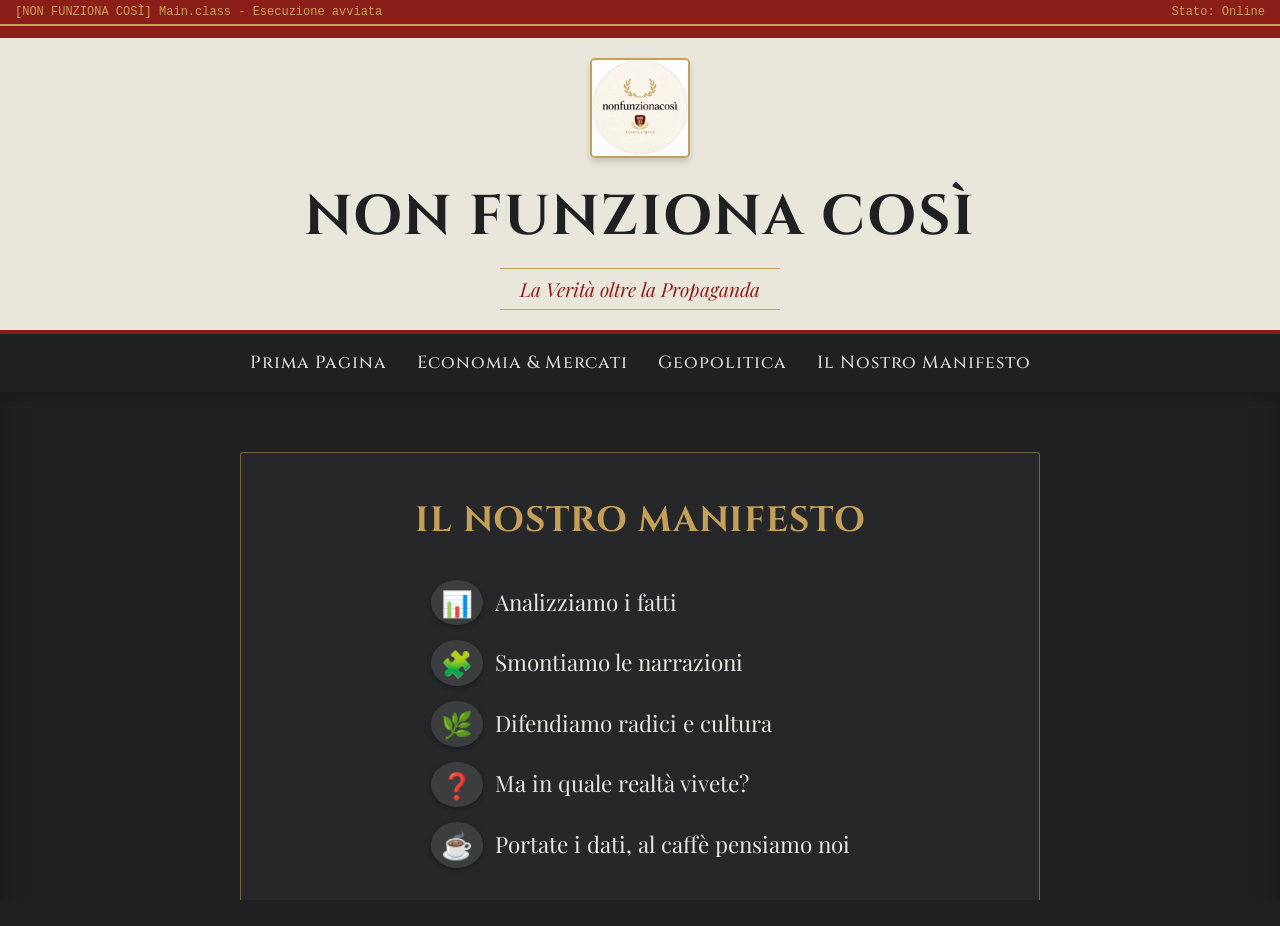
==== index.html @ 1107e639 "Prima pubblicazione - Non Funziona Così" ====
<!DOCTYPE html>
<html lang="it">
<head>
    <meta charset="UTF-8">
    <meta name="viewport" content="width=device-width, initial-scale=1.0">
    <title>Non Funziona Così</title>
    <style>
        /* Rimuoviamo i margini per far occupare all'iframe tutto lo schermo */
        html, body {
            margin: 0;
            padding: 0;
            width: 100%;
            height: 100%;
            overflow: hidden; /* Blocca lo scroll della finestra principale */
            background-color: #1F2022; /* Dark Slate in caso di caricamento */
        }
        
        /* L'iframe agirà come lo 'schermo' che carica e mostra i vari file */
        iframe {
            width: 100%;
            height: 100%;
            border: none; /* Nessun bordo, sembra un sito unico */
            display: block;
        }
        
        /* Una finta barra di sistema per far sembrare il file come un programma */
        .system-bar {
            background-color: #8B1E19; /* Roman Red */
            color: #C5A059; /* Imperial Gold */
            font-family: monospace;
            padding: 5px 15px;
            font-size: 12px;
            display: flex;
            justify-content: space-between;
            align-items: center;
            border-bottom: 2px solid #C5A059;
        }
    </style>
</head>
<body>
    
    <!-- Barra decorativa stile 'Terminale/Programma' -->
    <div class="system-bar">
        <span>[NON FUNZIONA COSÌ] Main.class - Esecuzione avviata</span>
        <span>Stato: Online</span>
    </div>

    <!-- Questo frame carica dinamicamente tutti i file (le 'classi') al suo interno -->
    <iframe src="pagine/home.html" name="main-frame" id="main-frame" title="Finestra di navigazione interna"></iframe>

</body>
</html>
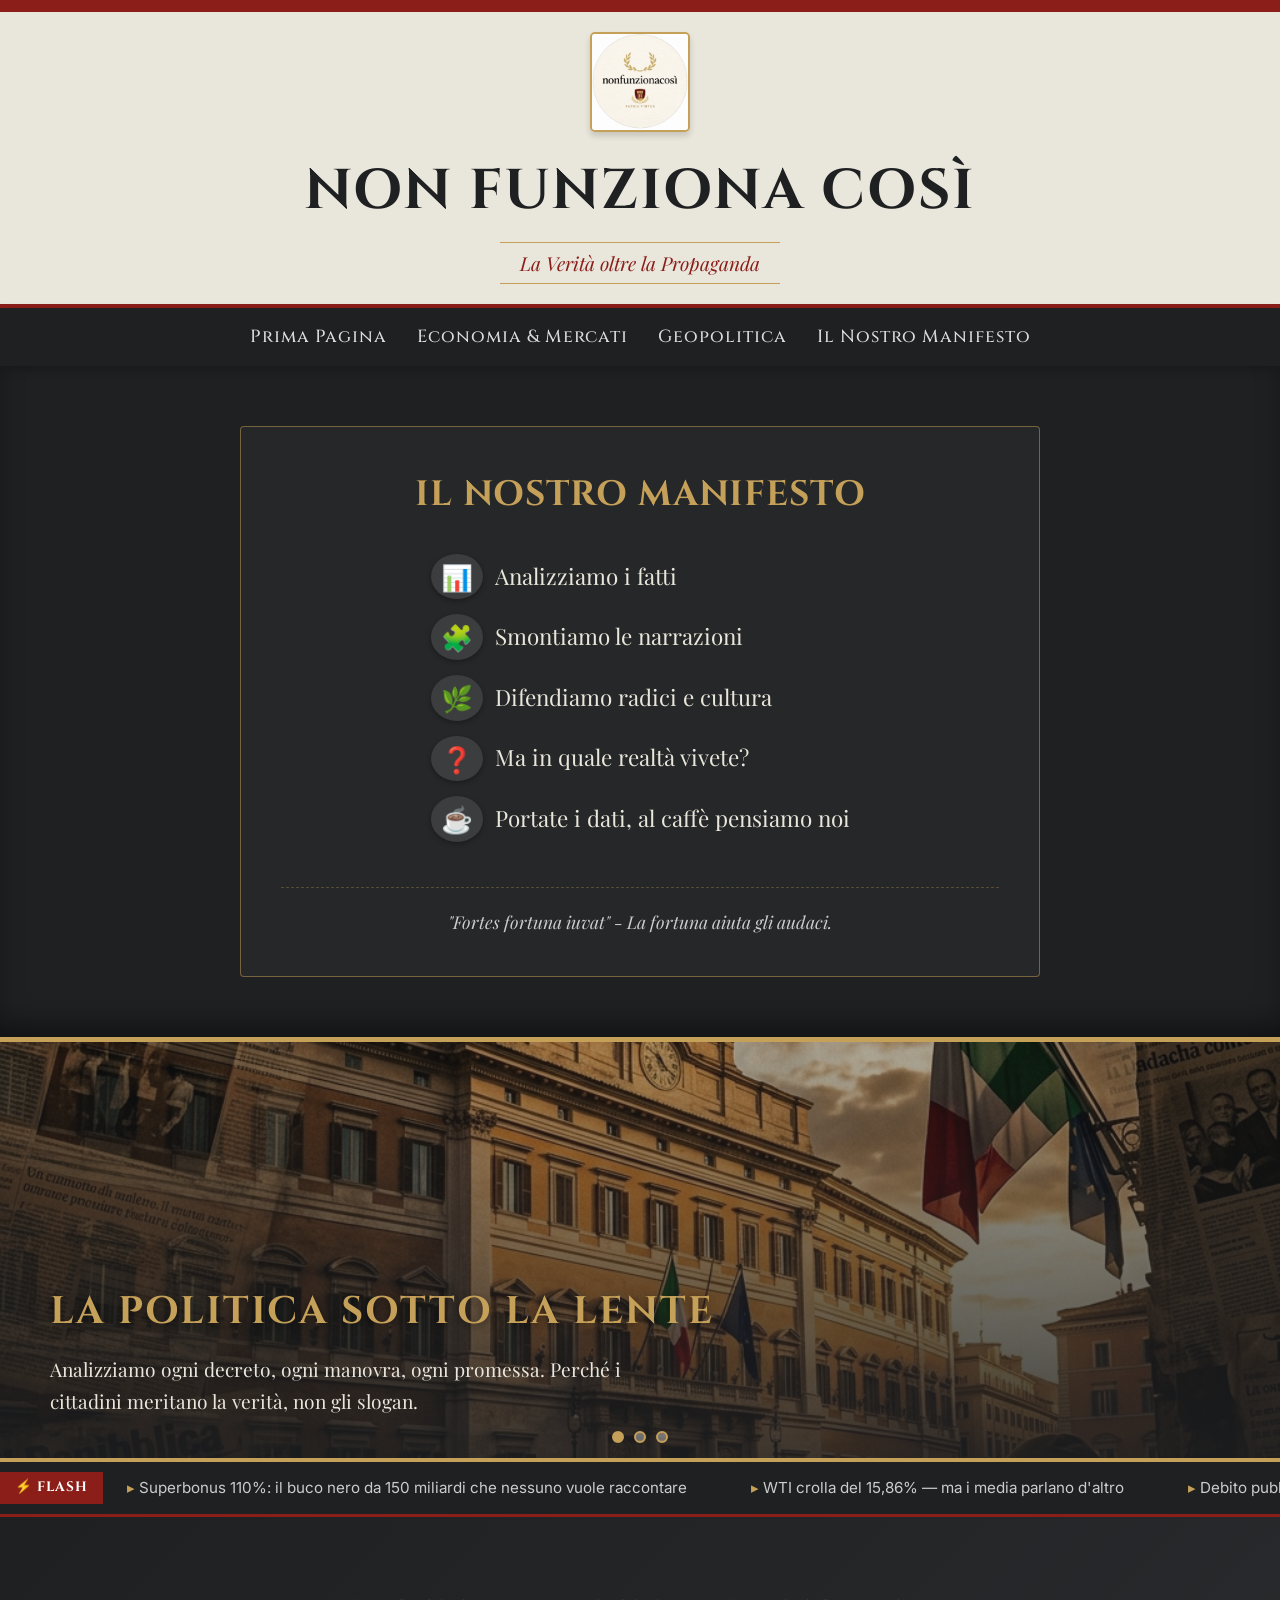
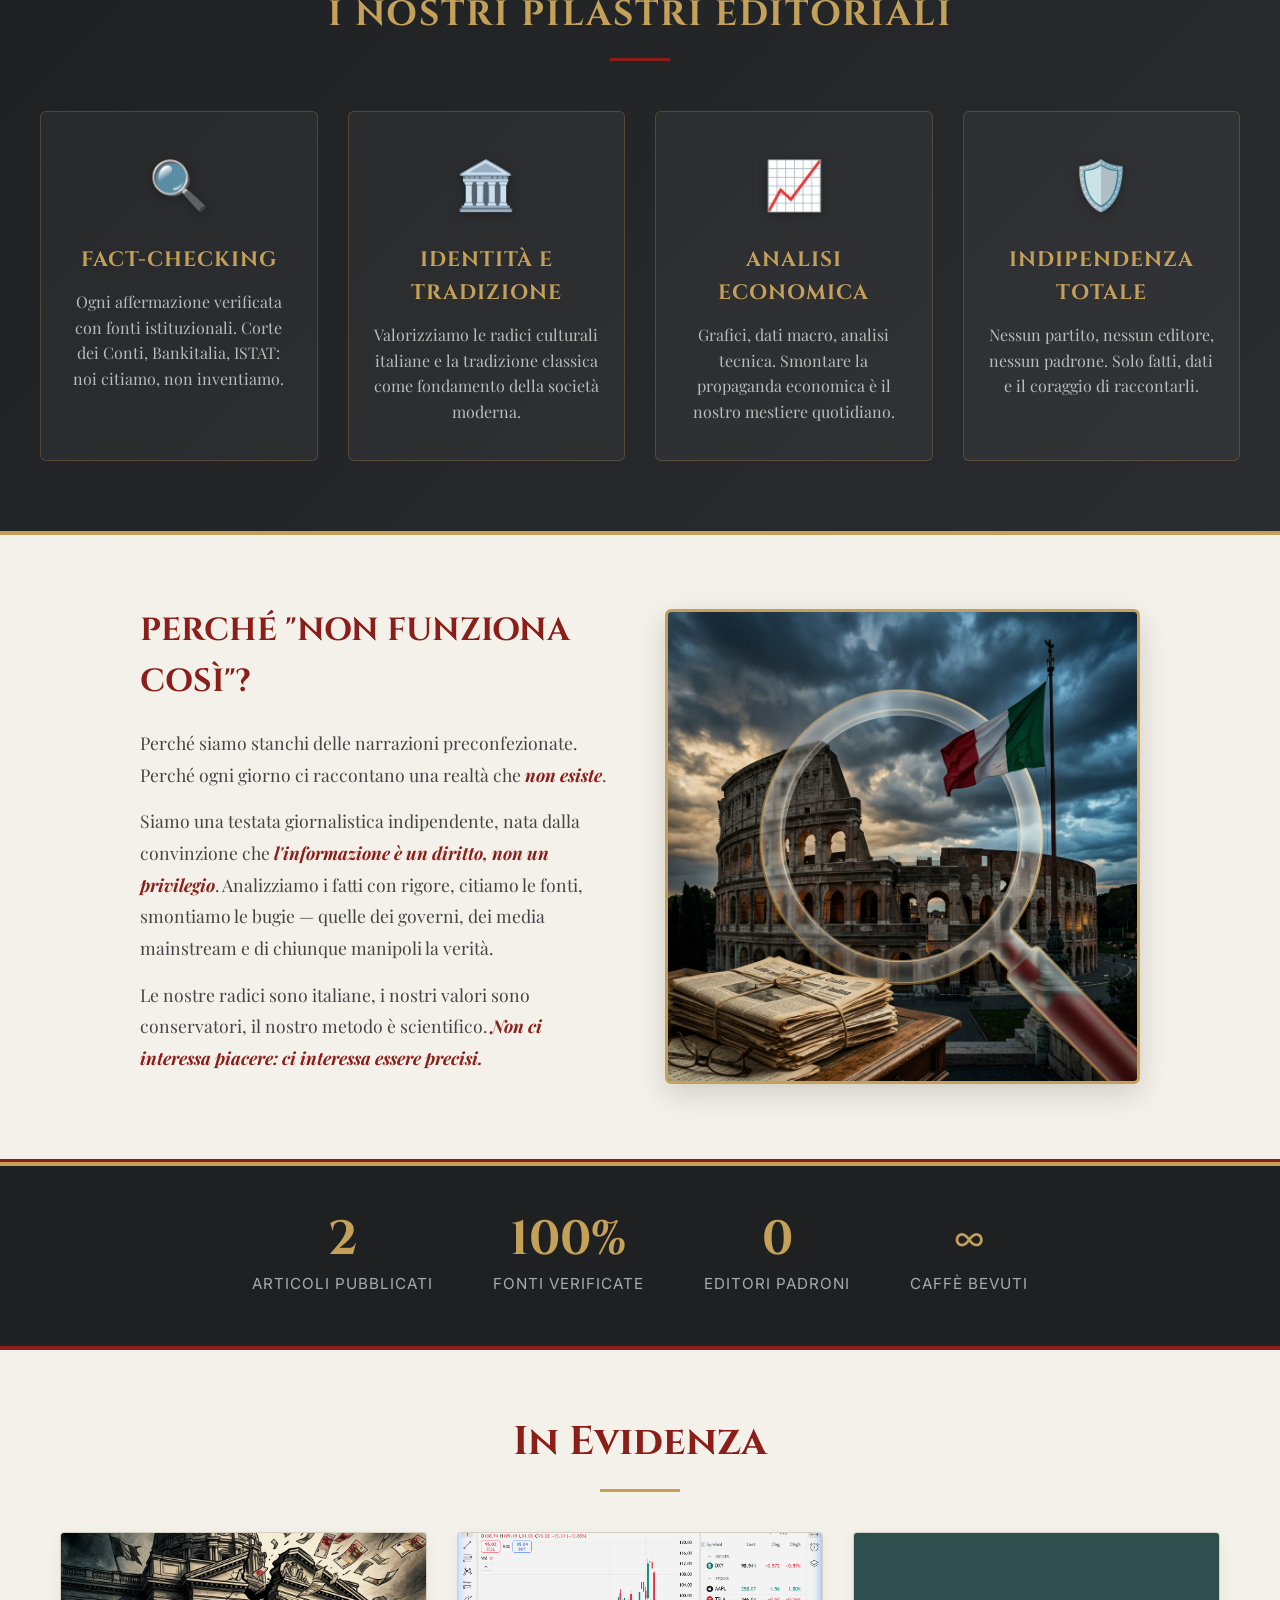
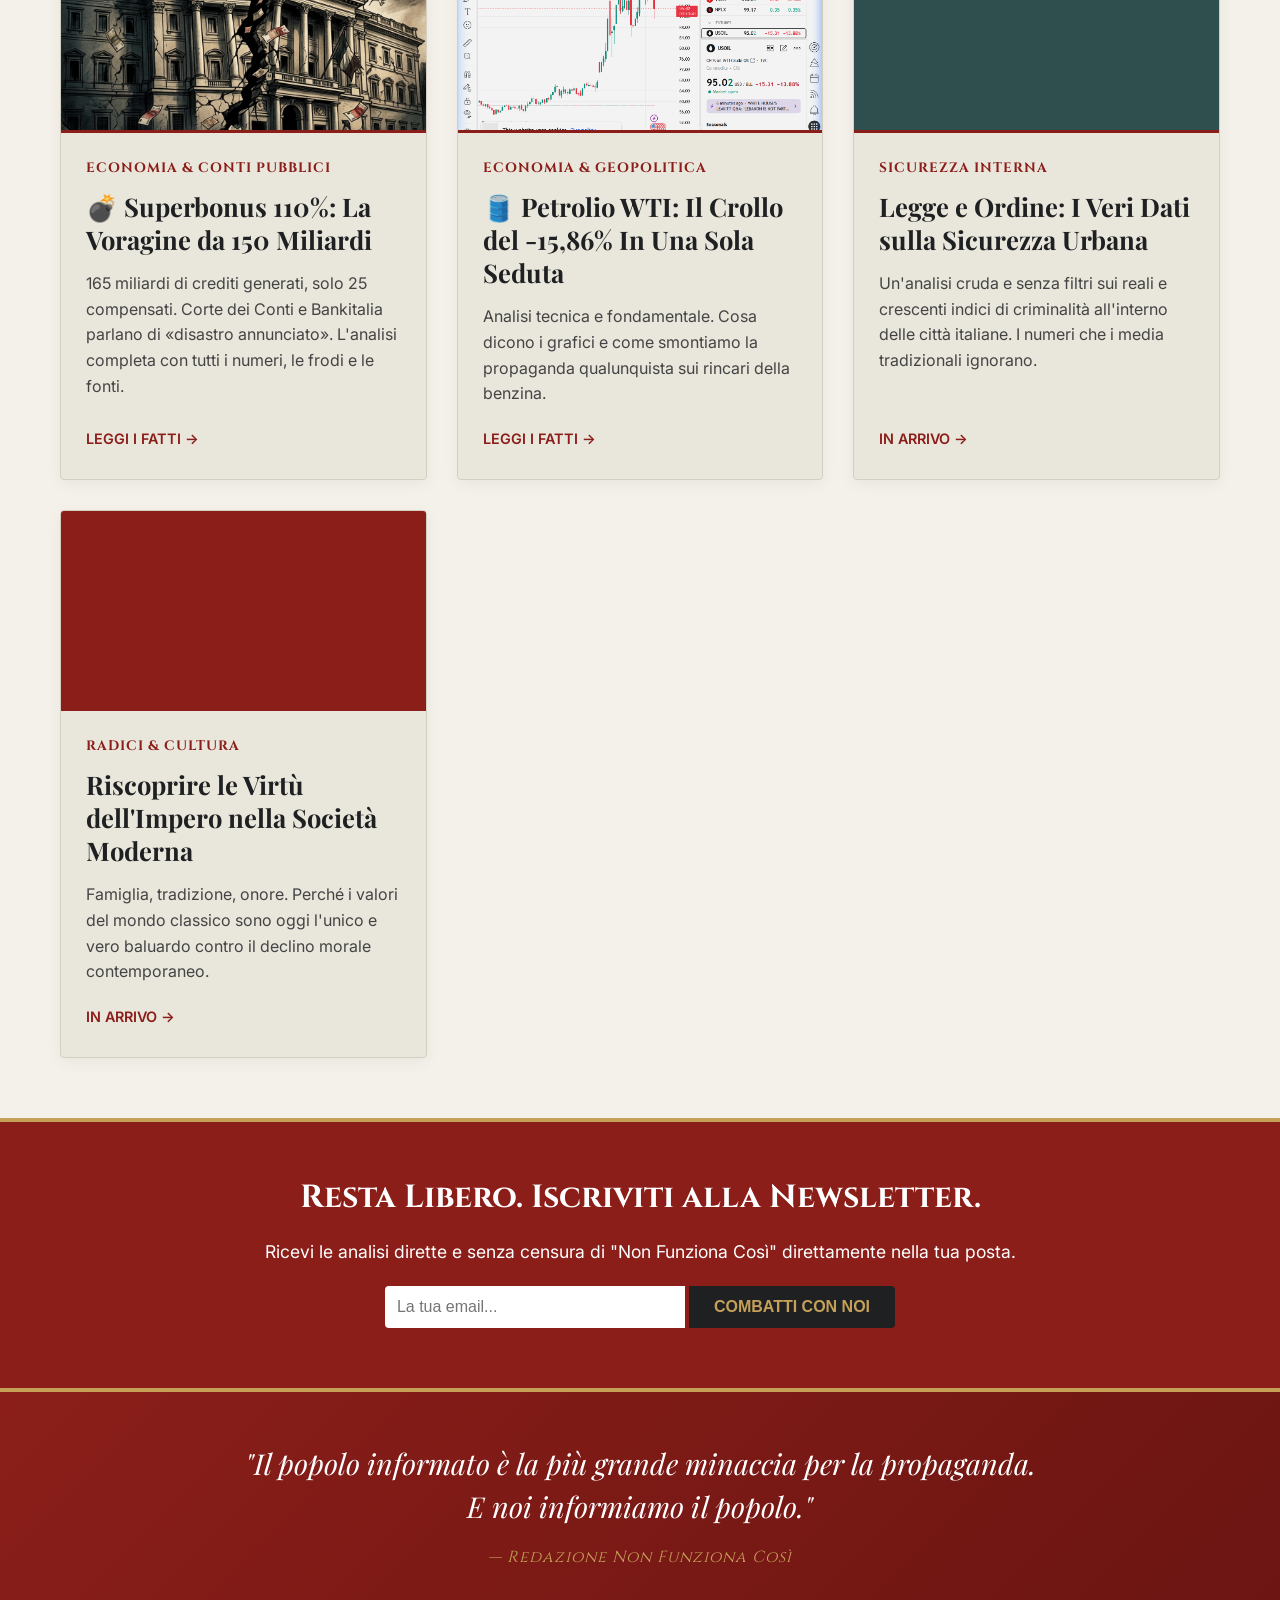
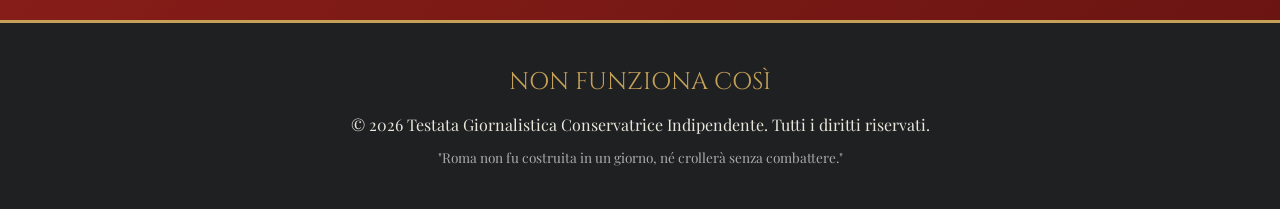
==== commit b3c8a58d: "bug fix link sito web" ====
--- a/index.html
+++ b/index.html
@@ -3,50 +3,15 @@
 <head>
     <meta charset="UTF-8">
     <meta name="viewport" content="width=device-width, initial-scale=1.0">
+    <meta name="google-site-verification" content="7B0S-crT_o89vOQX1IAslLJeo9CvdrEvWF2U3o9XGZM" />
     <title>Non Funziona Così</title>
-    <style>
-        /* Rimuoviamo i margini per far occupare all'iframe tutto lo schermo */
-        html, body {
-            margin: 0;
-            padding: 0;
-            width: 100%;
-            height: 100%;
-            overflow: hidden; /* Blocca lo scroll della finestra principale */
-            background-color: #1F2022; /* Dark Slate in caso di caricamento */
-        }
-        
-        /* L'iframe agirà come lo 'schermo' che carica e mostra i vari file */
-        iframe {
-            width: 100%;
-            height: 100%;
-            border: none; /* Nessun bordo, sembra un sito unico */
-            display: block;
-        }
-        
-        /* Una finta barra di sistema per far sembrare il file come un programma */
-        .system-bar {
-            background-color: #8B1E19; /* Roman Red */
-            color: #C5A059; /* Imperial Gold */
-            font-family: monospace;
-            padding: 5px 15px;
-            font-size: 12px;
-            display: flex;
-            justify-content: space-between;
-            align-items: center;
-            border-bottom: 2px solid #C5A059;
-        }
-    </style>
+    <!-- Reindirizzamento automatico alla vera home page -->
+    <meta http-equiv="refresh" content="0; url=pagine/home.html">
+    <script>
+        window.location.replace("pagine/home.html");
+    </script>
 </head>
-<body>
-    
-    <!-- Barra decorativa stile 'Terminale/Programma' -->
-    <div class="system-bar">
-        <span>[NON FUNZIONA COSÌ] Main.class - Esecuzione avviata</span>
-        <span>Stato: Online</span>
-    </div>
-
-    <!-- Questo frame carica dinamicamente tutti i file (le 'classi') al suo interno -->
-    <iframe src="pagine/home.html" name="main-frame" id="main-frame" title="Finestra di navigazione interna"></iframe>
-
+<body style="background-color: #1F2022; color: #f1f1f1; font-family: sans-serif; display: flex; justify-content: center; align-items: center; height: 100vh; margin: 0;">
+    <p>Reindirizzamento in corso...</p>
 </body>
 </html>
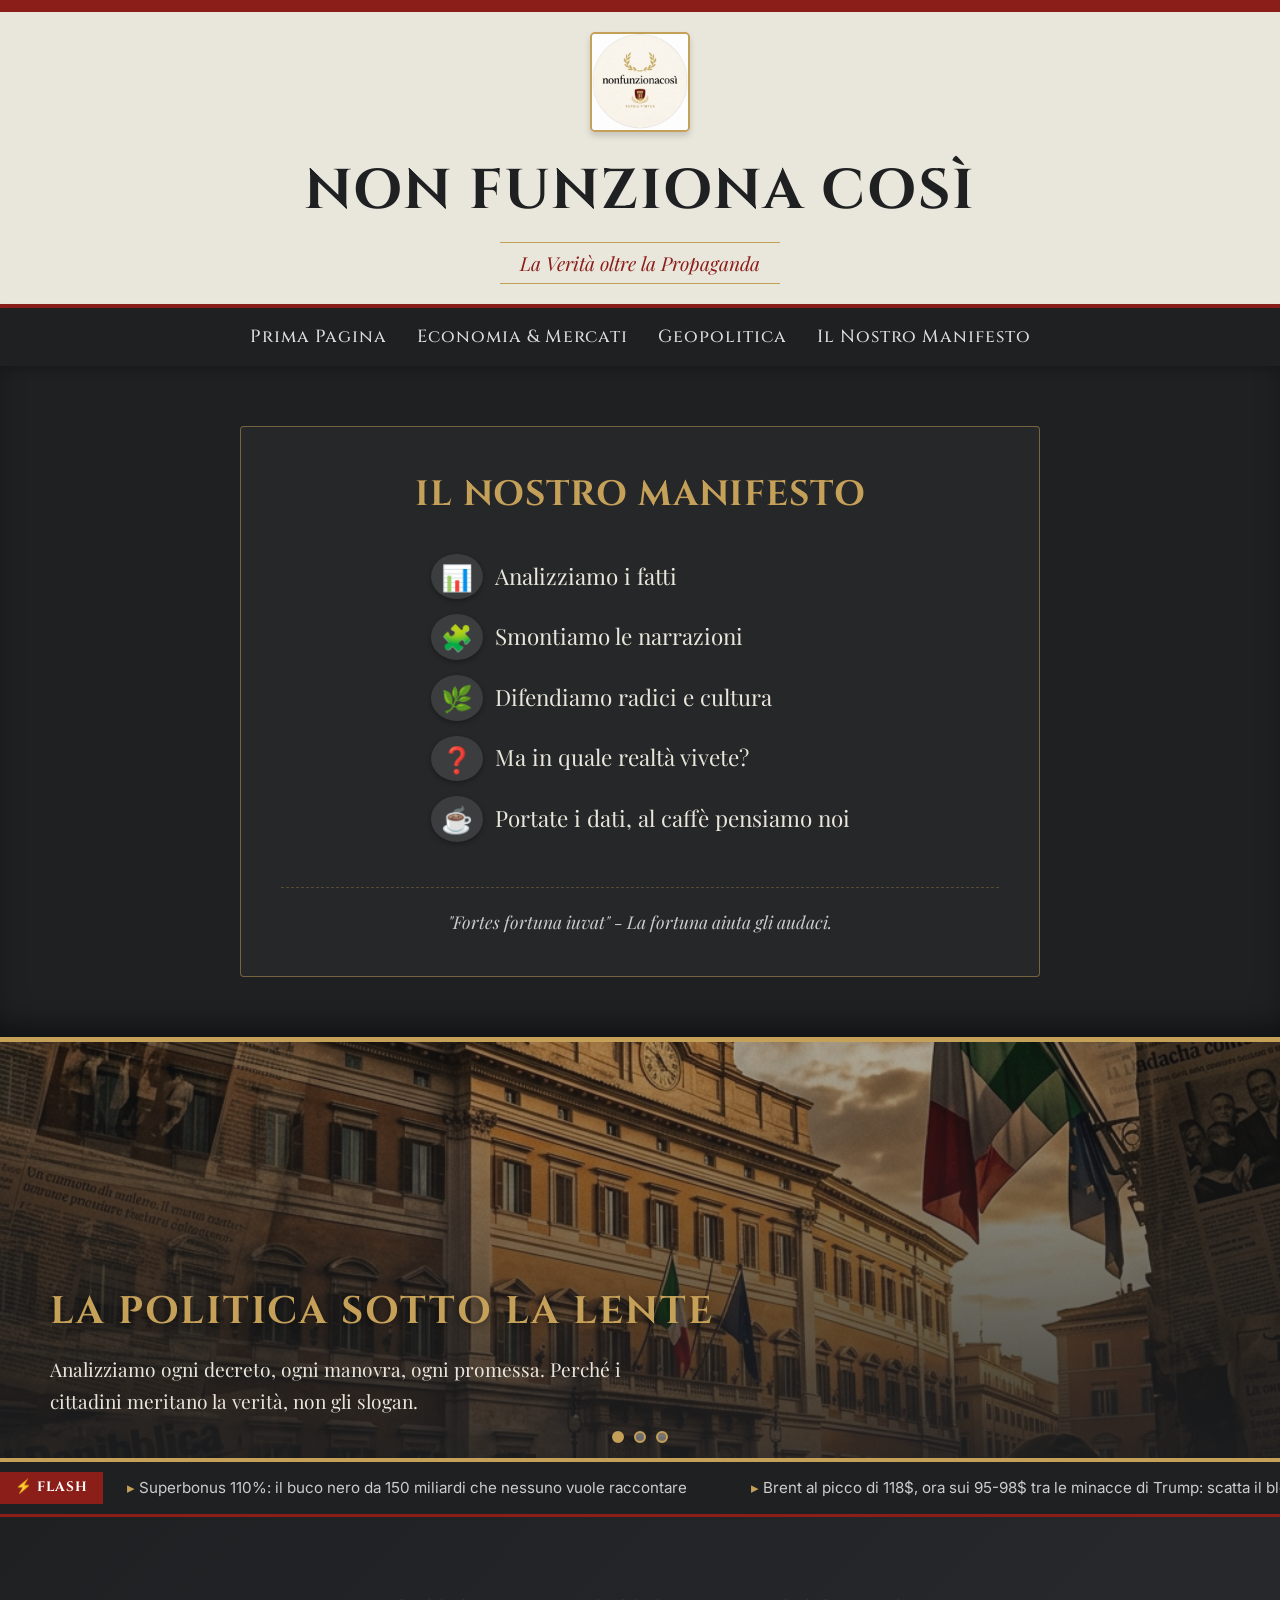
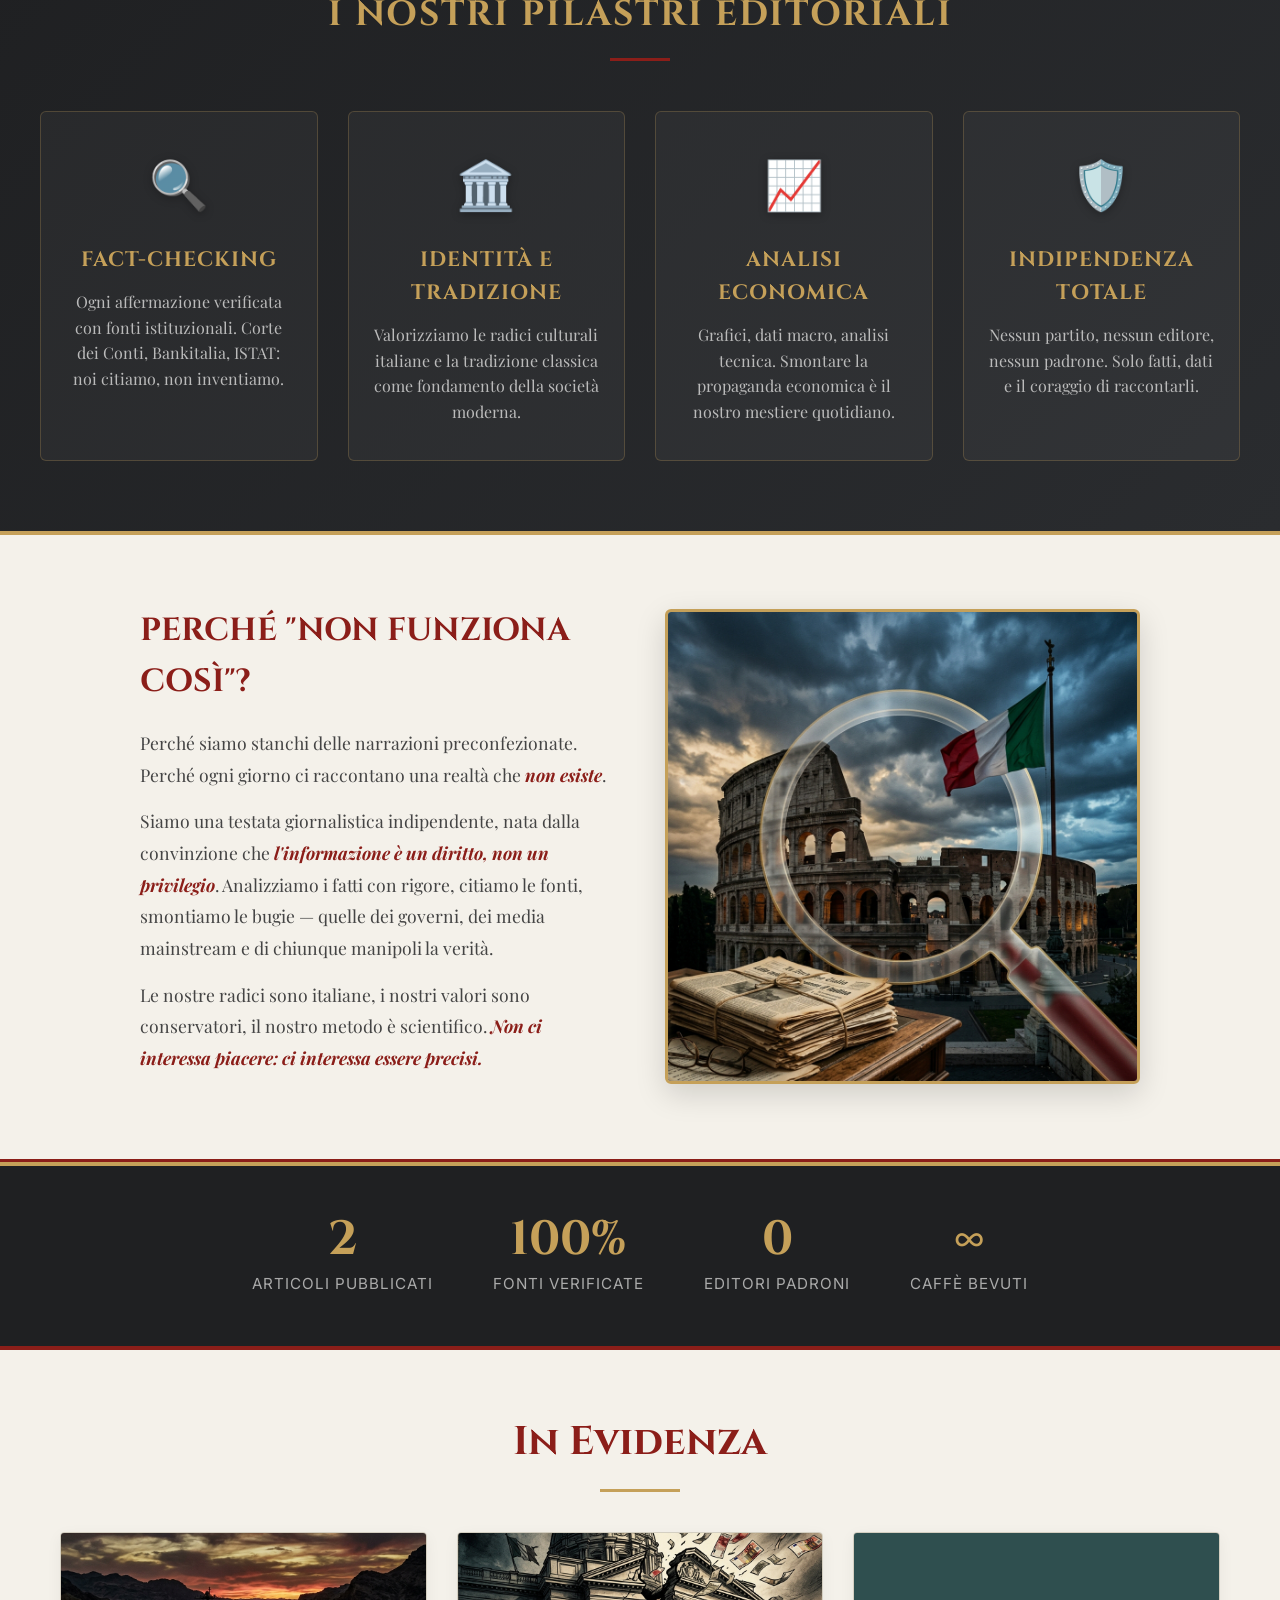
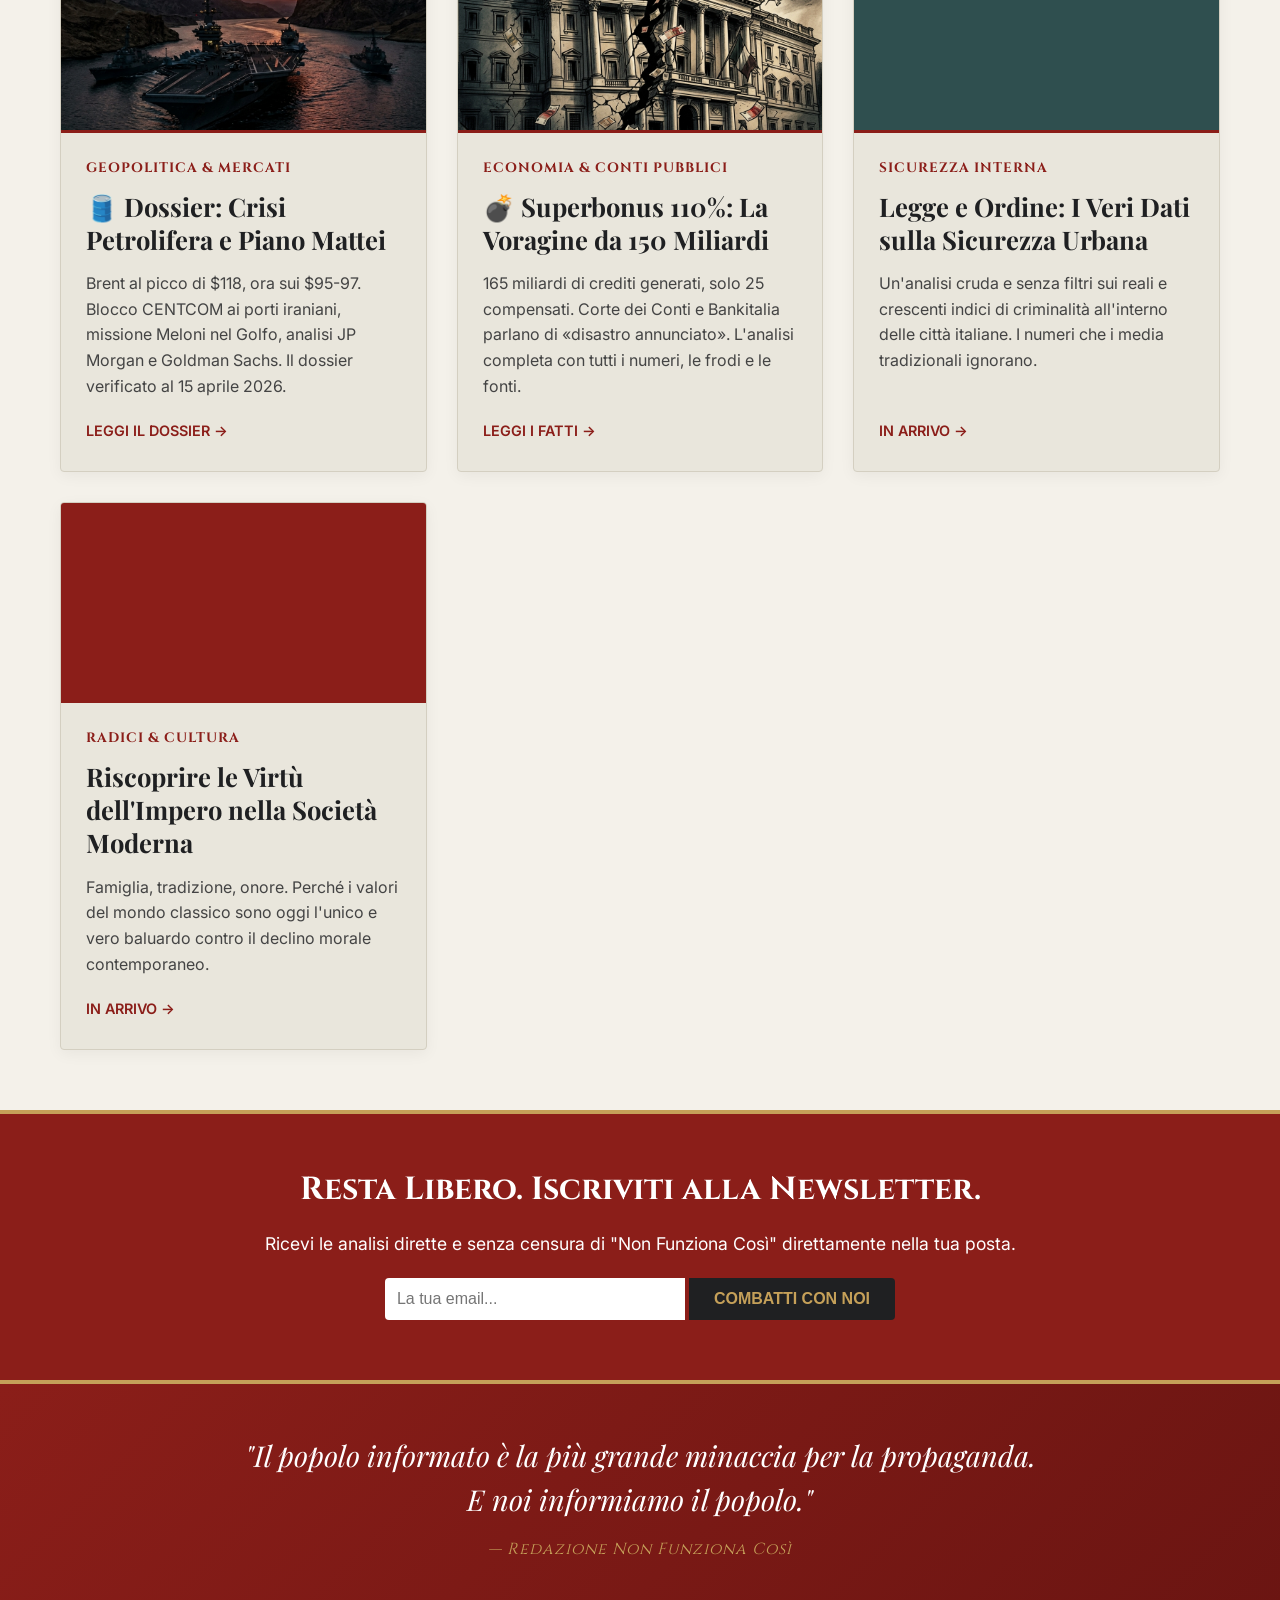
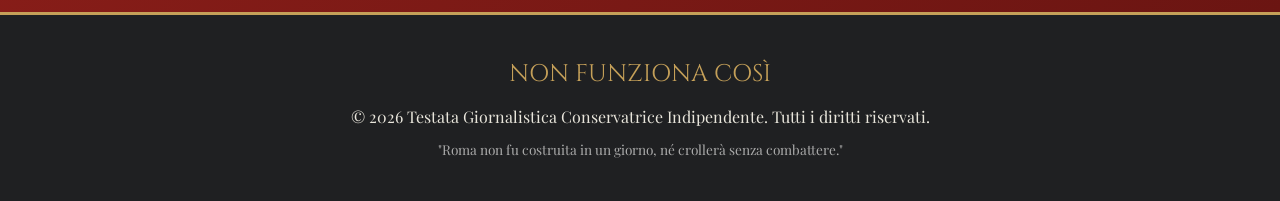
==== commit a0cf9405: "Fixed some critical bugs" ====
--- a/index.html
+++ b/index.html
@@ -4,14 +4,32 @@
     <meta charset="UTF-8">
     <meta name="viewport" content="width=device-width, initial-scale=1.0">
     <meta name="google-site-verification" content="7B0S-crT_o89vOQX1IAslLJeo9CvdrEvWF2U3o9XGZM" />
-    <title>Non Funziona Così</title>
+    <meta name="description" content="Non Funziona Così — Quotidiano Indipendente Conservatore. Analizziamo i fatti, smontiamo le narrazioni, difendiamo radici e cultura. Portate i dati, al caffè pensiamo noi.">
+    <title>Non Funziona Così | Quotidiano Indipendente</title>
+    <link rel="canonical" href="https://enniolizza.github.io/nonfunzionacosi/">
     <!-- Reindirizzamento automatico alla vera home page -->
     <meta http-equiv="refresh" content="0; url=pagine/home.html">
     <script>
         window.location.replace("pagine/home.html");
     </script>
+    <style>
+        body {
+            background-color: #1F2022;
+            color: #f1f1f1;
+            font-family: sans-serif;
+            display: flex;
+            justify-content: center;
+            align-items: center;
+            height: 100vh;
+            margin: 0;
+        }
+        p {
+            font-size: 1rem;
+            letter-spacing: 0.5px;
+        }
+    </style>
 </head>
-<body style="background-color: #1F2022; color: #f1f1f1; font-family: sans-serif; display: flex; justify-content: center; align-items: center; height: 100vh; margin: 0;">
+<body>
     <p>Reindirizzamento in corso...</p>
 </body>
 </html>
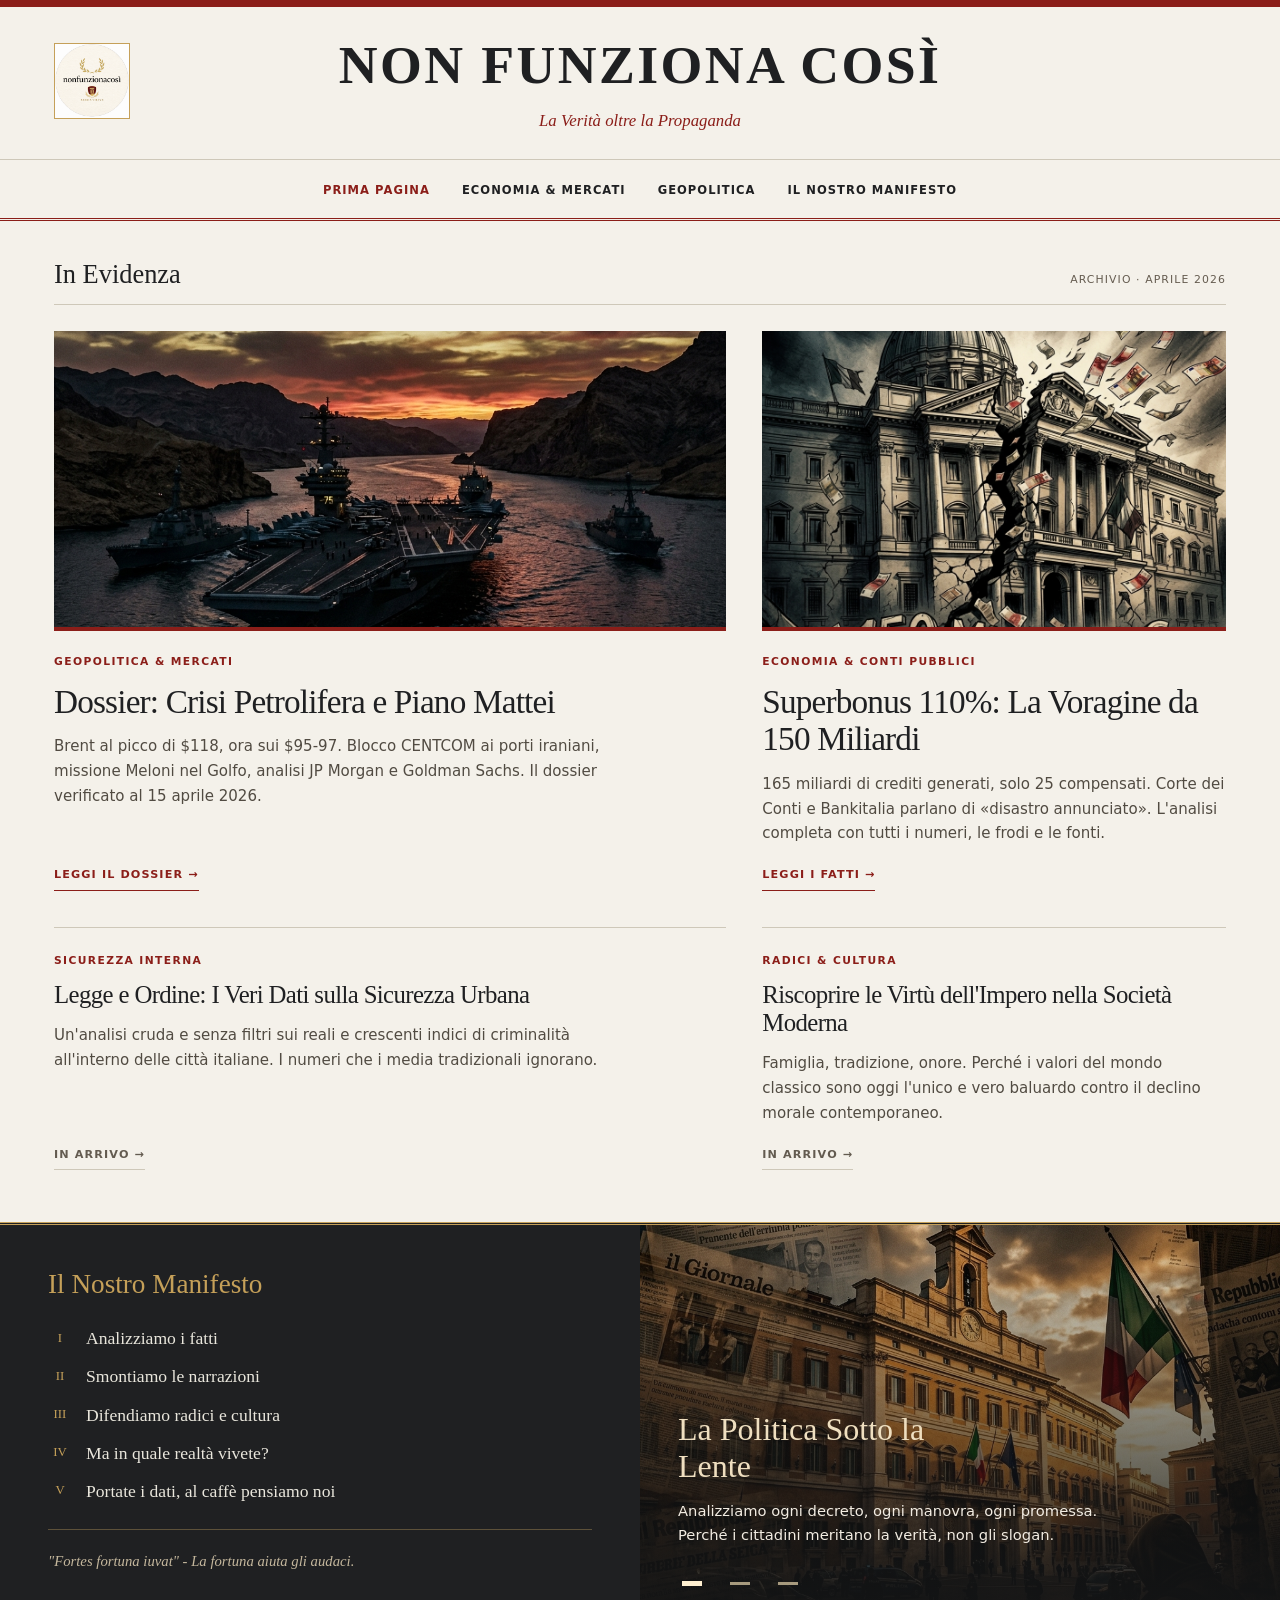
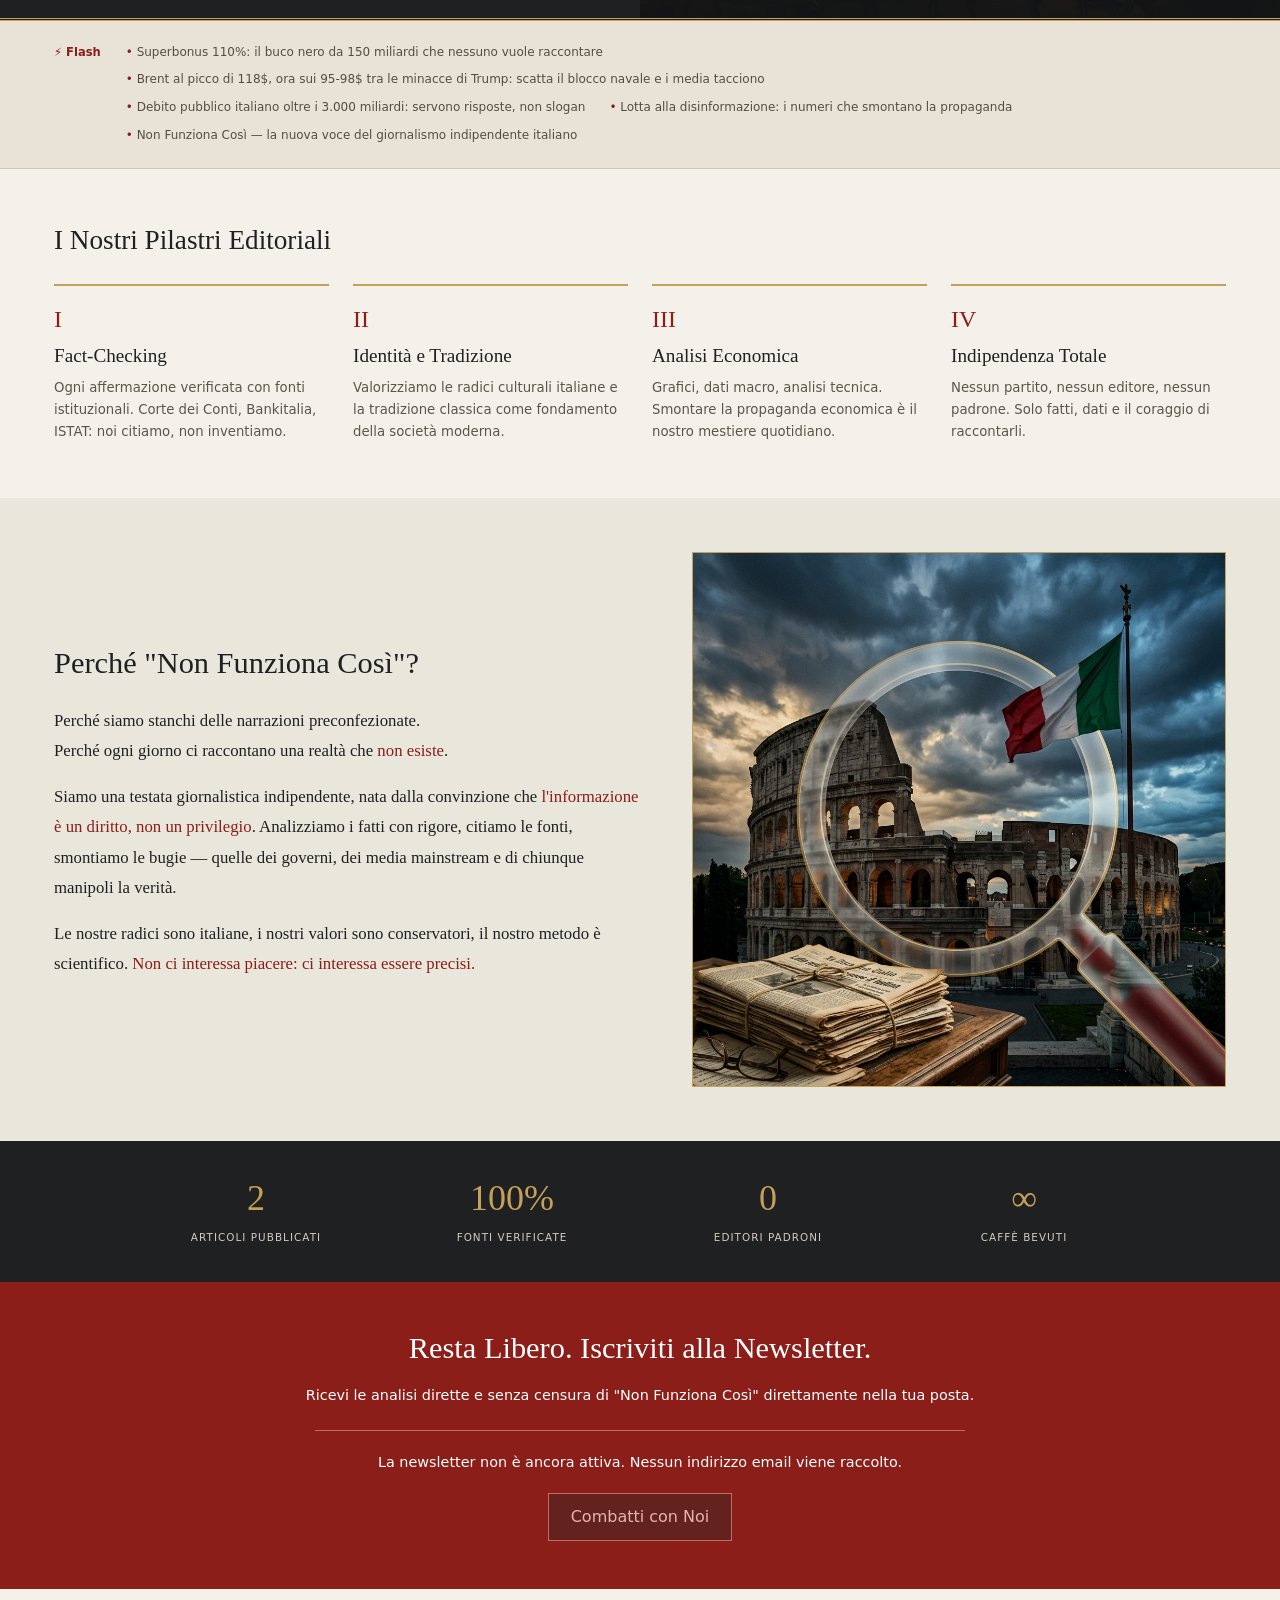
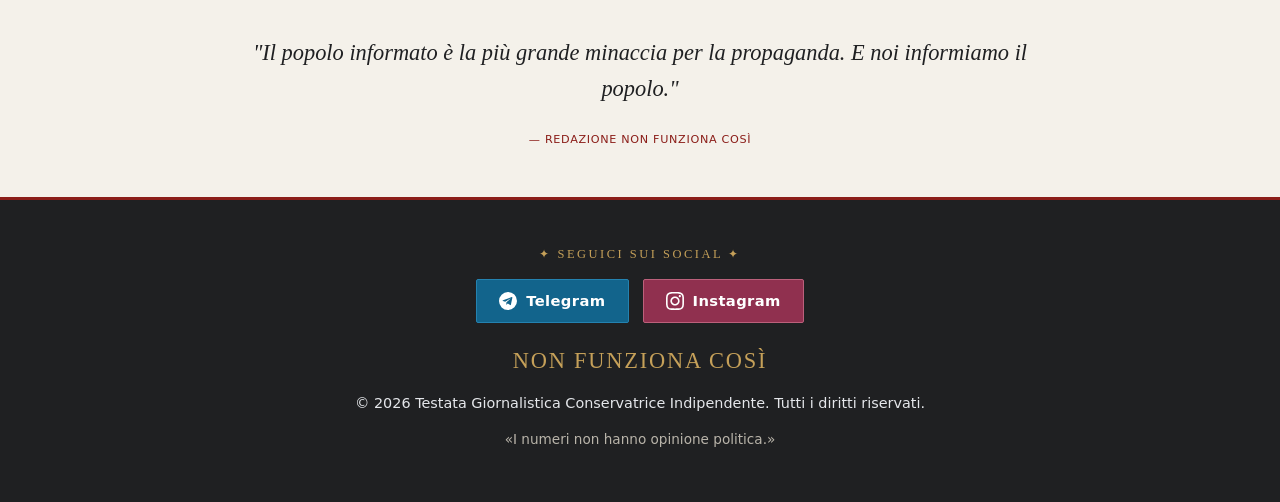
==== commit 336b8e56: "Rafforza sicurezza del sito statico e separa presentazione e contenuti Ricostruito sulla cronologia " ====
--- a/index.html
+++ b/index.html
@@ -2,6 +2,8 @@
 <html lang="it">
 <head>
     <meta charset="UTF-8">
+    <meta http-equiv="Content-Security-Policy" content="default-src 'none'; script-src 'self'; script-src-attr 'none'; style-src 'self'; style-src-attr 'none'; img-src 'self'; font-src 'none'; connect-src 'none'; object-src 'none'; base-uri 'none'; form-action 'none'; frame-src 'none'; worker-src 'none'; manifest-src 'none'">
+    <meta name="referrer" content="strict-origin-when-cross-origin">
     <meta name="viewport" content="width=device-width, initial-scale=1.0">
     <meta name="google-site-verification" content="7B0S-crT_o89vOQX1IAslLJeo9CvdrEvWF2U3o9XGZM" />
     <meta name="description" content="Non Funziona Così — Quotidiano Indipendente Conservatore. Analizziamo i fatti, smontiamo le narrazioni, difendiamo radici e cultura. Portate i dati, al caffè pensiamo noi.">
@@ -9,27 +11,10 @@
     <link rel="canonical" href="https://enniolizza.github.io/nonfunzionacosi/">
     <!-- Reindirizzamento automatico alla vera home page -->
     <meta http-equiv="refresh" content="0; url=pagine/home.html">
-    <script>
-        window.location.replace("pagine/home.html");
-    </script>
-    <style>
-        body {
-            background-color: #1F2022;
-            color: #f1f1f1;
-            font-family: sans-serif;
-            display: flex;
-            justify-content: center;
-            align-items: center;
-            height: 100vh;
-            margin: 0;
-        }
-        p {
-            font-size: 1rem;
-            letter-spacing: 0.5px;
-        }
-    </style>
+    <link rel="stylesheet" href="assets/css/shared.css">
+    <link rel="stylesheet" href="assets/css/redirect.css">
 </head>
-<body>
-    <p>Reindirizzamento in corso...</p>
+<body class="page-redirect">
+    <p>Reindirizzamento in corso... <a href="pagine/home.html">Vai alla prima pagina</a></p>
 </body>
 </html>
--- a/assets/css/shared.css
+++ b/assets/css/shared.css
@@ -0,0 +1,170 @@
+.footer-social {
+    margin: 28px 0 18px;
+    padding-top: 22px;
+    border-top: 1px solid rgba(197, 160, 89, 0.3);
+    text-align: center;
+}
+.footer-social-label {
+    font-family: var(--font-display);
+    font-size: 0.78rem;
+    color: var(--imperial-gold);
+    letter-spacing: 2.5px;
+    text-transform: uppercase;
+    margin-bottom: 14px;
+}
+.footer-social-links {
+    display: flex;
+    justify-content: center;
+    align-items: center;
+    gap: 14px;
+    flex-wrap: wrap;
+}
+.social-pill {
+    display: inline-flex;
+    align-items: center;
+    gap: 9px;
+    padding: 9px 22px;
+    border-radius: 50px;
+    text-decoration: none;
+    font-family: var(--font-ui);
+    font-weight: 600;
+    font-size: 0.92rem;
+    letter-spacing: 0.4px;
+    color: #fff;
+    transition: transform 0.25s ease, box-shadow 0.25s ease, filter 0.25s ease;
+    border: 1.5px solid transparent;
+    white-space: nowrap;
+}
+.social-pill:hover, .social-pill:focus {
+    transform: translateY(-3px);
+    box-shadow: 0 8px 22px rgba(0, 0, 0, 0.45);
+}
+.social-pill:focus-visible {
+    outline: 2px solid var(--imperial-gold);
+    outline-offset: 3px;
+}
+.social-pill svg {
+    width: 18px;
+    height: 18px;
+    flex-shrink: 0;
+    fill: #fff;
+}
+.social-pill-telegram {
+    background-color: #229ED9;
+    border-color: #1a8bbf;
+}
+.social-pill-telegram:hover { background-color: #1c8ec2; }
+.social-pill-instagram {
+    background: linear-gradient(135deg, #f09433 0%, #e6683c 25%, #dc2743 50%, #cc2366 75%, #bc1888 100%);
+    border-color: rgba(255, 255, 255, 0.15);
+}
+.social-pill-instagram:hover { filter: brightness(1.1); }
+@media (max-width: 480px) {
+    .footer-social { margin: 22px 0 14px; }
+    .footer-social-links { gap: 10px; }
+    .social-pill { padding: 8px 16px; font-size: 0.84rem; gap: 7px; }
+    .social-pill svg { width: 16px; height: 16px; }
+}
+
+/* Shared design tokens: Pompeian red, imperial gold and marble. */
+:root {
+    --roman-red: #8B1E19;
+    --imperial-gold: #C5A059;
+    --marble-white: #e9e6dc;
+    --dark-slate: #1F2022;
+    --parchment: #f4f1ea;
+    --ink-black: #111;
+    --font-display: Georgia, 'Times New Roman', serif;
+    --font-ui: system-ui, -apple-system, 'Segoe UI', sans-serif;
+    --rule: #cec8b9;
+}
+*, *::before, *::after { box-sizing: border-box; margin: 0; padding: 0; }
+html { scroll-padding-top: 7rem; }
+body { font-family: var(--font-ui); -webkit-font-smoothing: antialiased; }
+img { max-width: 100%; height: auto; }
+button, input { font: inherit; }
+a { text-underline-offset: .2em; }
+:focus-visible { outline: 3px solid var(--imperial-gold); outline-offset: 5px; }
+[hidden] { display: none !important; }
+.skip-link {
+    position: fixed; inset: .5rem auto auto .5rem; z-index: 1000;
+    background: var(--roman-red); color: #fff; padding: .75rem 1rem;
+    transform: translateY(-200%);
+}
+.skip-link:focus { transform: none; }
+.container { width: 100%; }
+/* Masthead shared by the front page and manifesto. */
+.page-home > header, .page-manifesto > header {
+    background: var(--parchment); border-top: 7px solid var(--roman-red);
+    border-bottom: 1px solid var(--rule); padding: 28px 0 24px; text-align: center;
+}
+.page-home > header .container, .page-manifesto > header .container {
+    display: grid; grid-template-columns: 76px 1fr 76px; gap: 0 24px;
+    max-width: 1220px; align-items: center;
+}
+.page-home .header-top, .page-manifesto .header-top { grid-row: 1 / 3; margin: 0; }
+.page-home .logo-img, .page-manifesto .logo-img {
+    width: 76px; max-width: 76px; height: 76px; object-fit: cover;
+    border: 1px solid var(--imperial-gold); border-radius: 0; box-shadow: none;
+}
+.page-home h1.site-title, .page-manifesto h1.site-title {
+    grid-column: 2; font-family: var(--font-display); font-size: clamp(1.5rem, 4.2vw, 3.6rem);
+    text-transform: uppercase; letter-spacing: .045em; line-height: 1.15; margin: 0;
+    color: var(--dark-slate);
+}
+.site-title a { color: inherit; text-decoration: none; }
+.page-home .tagline, .page-manifesto .tagline {
+    grid-column: 2; font-family: var(--font-display); font-size: 1.05rem;
+    color: var(--roman-red); font-style: italic; margin-top: 10px;
+    padding: 0; border: 0;
+}
+nav[aria-label="Menu Principale"] {
+    background: var(--parchment); border-bottom: 3px double var(--roman-red);
+    position: sticky; top: 0; z-index: 50; box-shadow: none;
+}
+nav[aria-label="Menu Principale"] ul {
+    display: flex; justify-content: center; gap: 32px; padding: 16px 24px;
+    list-style: none; margin: 0 auto; max-width: 1220px; overflow-x: auto;
+}
+nav[aria-label="Menu Principale"] a {
+    color: var(--dark-slate); font-family: var(--font-ui); font-size: .72rem;
+    font-weight: 700; letter-spacing: .09em; text-transform: uppercase;
+    text-decoration: none; white-space: nowrap;
+}
+nav[aria-label="Menu Principale"] a:hover,
+nav[aria-label="Menu Principale"] a[aria-current="page"] { color: var(--roman-red); }
+footer {
+    background: var(--dark-slate); color: #e5e7eb; text-align: center;
+    padding: 44px 20px; border-top: 3px solid var(--roman-red);
+    font-family: var(--font-ui); margin: 0;
+}
+.footer-logo {
+    font-family: var(--font-display); font-size: 1.4rem; color: var(--imperial-gold);
+    margin: 20px 0 12px; text-transform: uppercase; letter-spacing: .08em;
+}
+footer p { color: #e5e7eb; text-align: center; margin-bottom: 8px; font-size: .9rem; }
+footer .footer-motto { color: #b9b4aa; font-size: .85rem; margin-top: 12px; }
+footer .footer-social-label { color: var(--imperial-gold); }
+footer .footer-social { border-top: 0; margin-top: 0; padding-top: 0; }
+.social-pill { border-radius: 2px; }
+.social-pill-telegram { background: #12648c; border-color: #2482b0; }
+.social-pill-instagram { background: #90304f; border-color: #bb607b; }
+@media (max-width: 680px) {
+    .page-home > header, .page-manifesto > header { padding: 22px 0; }
+    .page-home > header .container, .page-manifesto > header .container {
+        grid-template-columns: 48px 1fr; gap: 0 12px; text-align: left;
+    }
+    .page-home .logo-img, .page-manifesto .logo-img { width: 48px; height: 48px; }
+    .page-home .tagline, .page-manifesto .tagline { font-size: .85rem; margin-top: 6px; }
+    nav[aria-label="Menu Principale"] ul { justify-content: flex-start; gap: 22px; padding: 16px 20px; }
+    nav[aria-label="Menu Principale"] a { font-size: .67rem; }
+}
+@media (prefers-reduced-motion: reduce) {
+    html { scroll-behavior: auto !important; }
+    *, *::before, *::after { animation: none !important; transition: none !important; }
+}
+@media print {
+    nav, .banner-dots, .newsletter, .skip-link, .footer-social { display: none !important; }
+    header { position: static !important; }
+    body, main, article, .dossier-wrapper { background: #fff !important; color: #111 !important; box-shadow: none !important; }
+}
--- a/assets/css/redirect.css
+++ b/assets/css/redirect.css
@@ -0,0 +1,15 @@
+body {
+    background-color: #1F2022;
+    color: #f1f1f1;
+    font-family: sans-serif;
+    display: flex;
+    justify-content: center;
+    align-items: center;
+    height: 100vh;
+    margin: 0;
+}
+p {
+    font-size: 1rem;
+    letter-spacing: 0.5px;
+}
+a { color: #C5A059; }
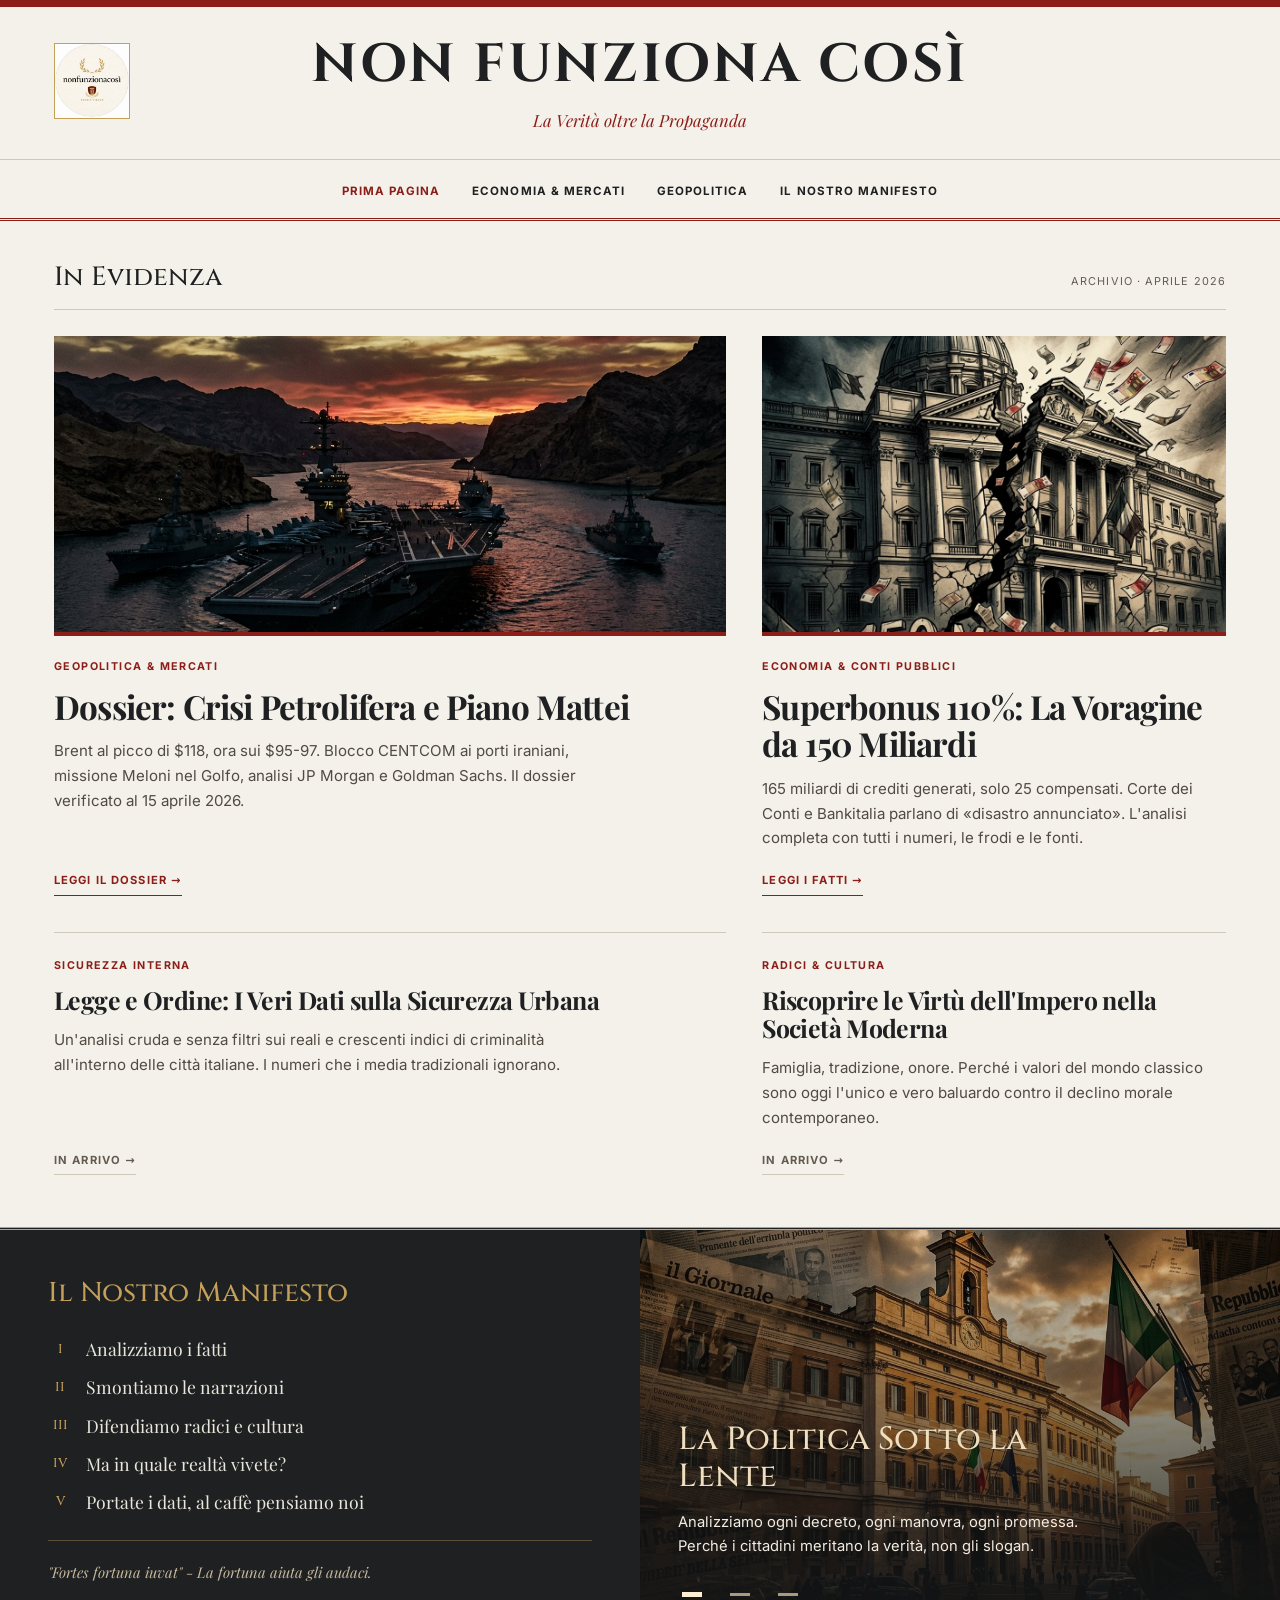
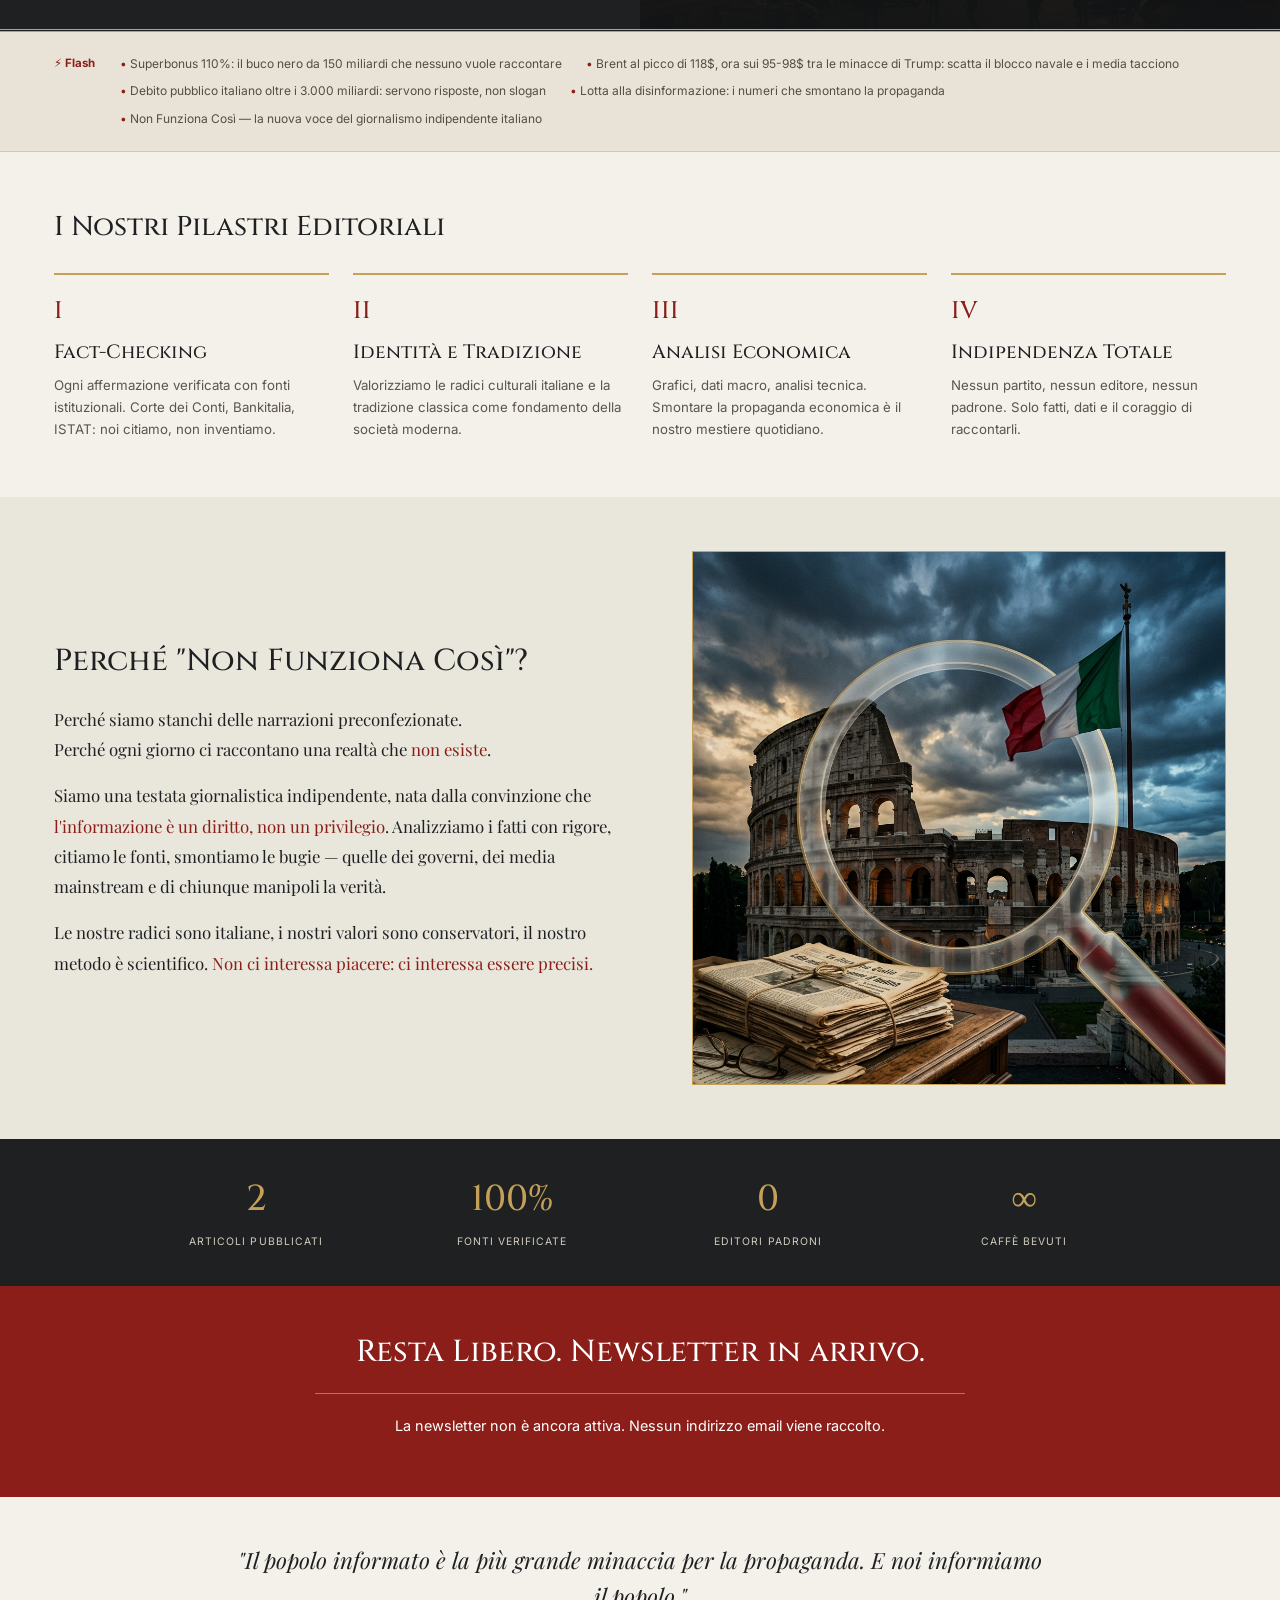
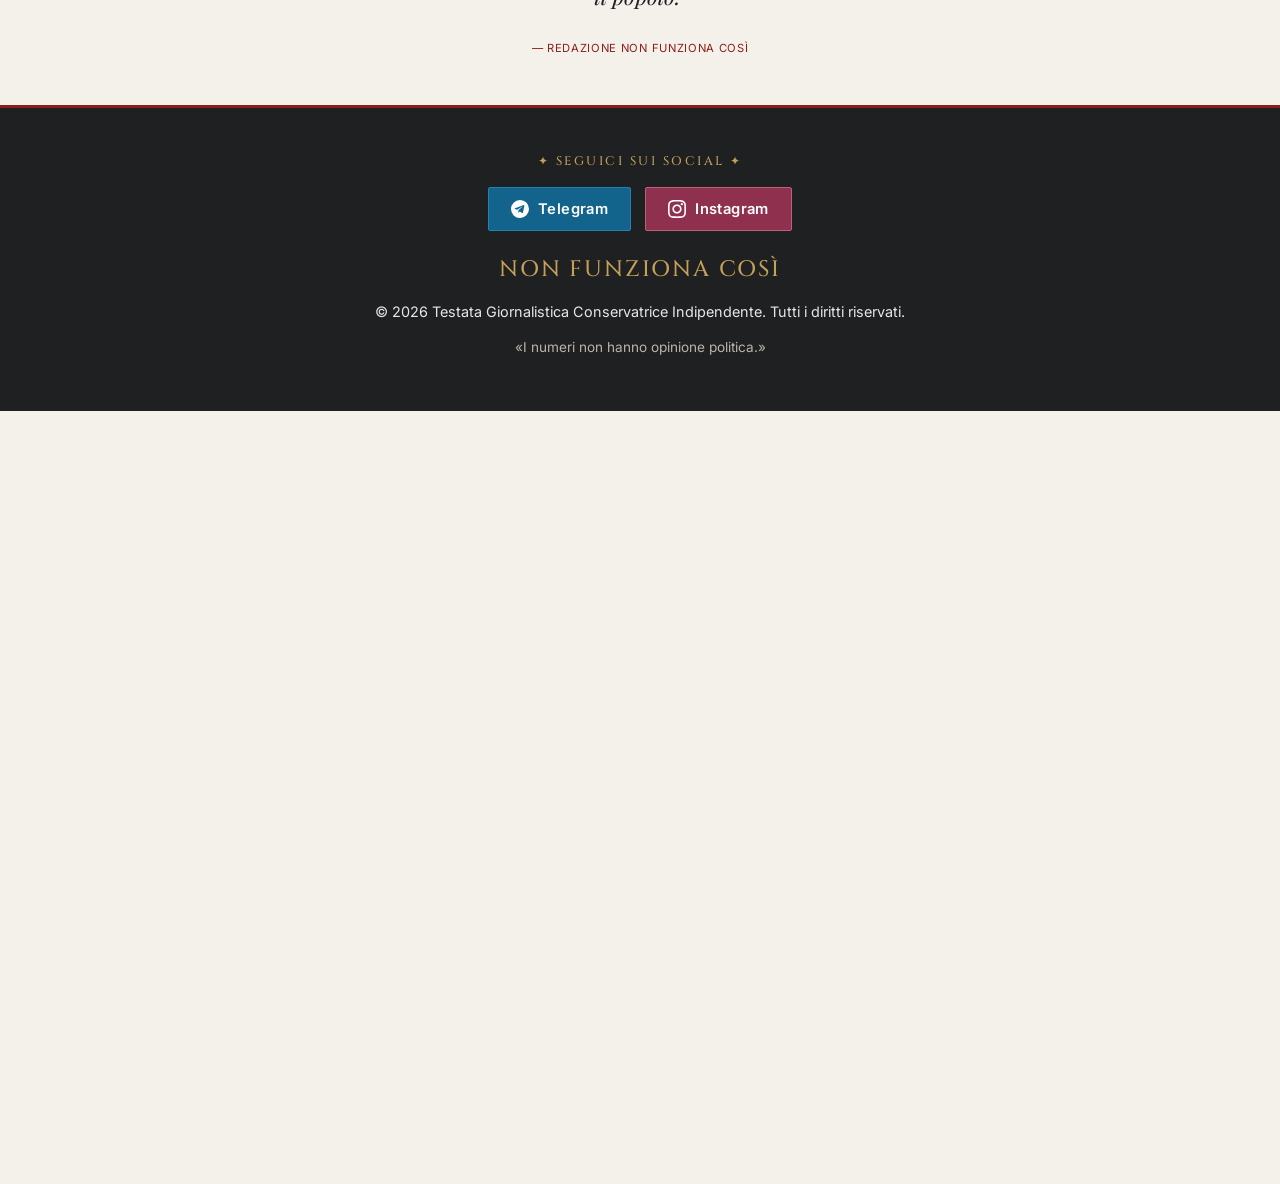
==== commit b17edbe6: "Corregge workflow e font locali dopo la revisione di sicurezza Ricostruito sulla cronologia senza il" ====
--- a/index.html
+++ b/index.html
@@ -2,7 +2,7 @@
 <html lang="it">
 <head>
     <meta charset="UTF-8">
-    <meta http-equiv="Content-Security-Policy" content="default-src 'none'; script-src 'self'; script-src-attr 'none'; style-src 'self'; style-src-attr 'none'; img-src 'self'; font-src 'none'; connect-src 'none'; object-src 'none'; base-uri 'none'; form-action 'none'; frame-src 'none'; worker-src 'none'; manifest-src 'none'">
+    <meta http-equiv="Content-Security-Policy" content="default-src 'none'; script-src 'self'; script-src-attr 'none'; style-src 'self'; style-src-attr 'none'; img-src 'self'; font-src 'self'; connect-src 'none'; object-src 'none'; base-uri 'none'; form-action 'none'; frame-src 'none'; worker-src 'none'; manifest-src 'none'">
     <meta name="referrer" content="strict-origin-when-cross-origin">
     <meta name="viewport" content="width=device-width, initial-scale=1.0">
     <meta name="google-site-verification" content="7B0S-crT_o89vOQX1IAslLJeo9CvdrEvWF2U3o9XGZM" />
--- a/assets/css/shared.css
+++ b/assets/css/shared.css
@@ -1,3 +1,184 @@
+/* Self-hosted fonts; provenance and OFL licenses in ../fonts/. */
+/* Cinzel: latin-ext, normal, 500. */
+@font-face {
+  font-family: 'Cinzel';
+  font-style: normal;
+  font-weight: 500;
+  font-display: swap;
+  src: url(../fonts/cinzel-latin-ext-normal.woff2) format('woff2');
+  unicode-range: U+0100-02BA, U+02BD-02C5, U+02C7-02CC, U+02CE-02D7, U+02DD-02FF, U+0304, U+0308, U+0329, U+1D00-1DBF, U+1E00-1E9F, U+1EF2-1EFF, U+2020, U+20A0-20AB, U+20AD-20C4, U+2113, U+2C60-2C7F, U+A720-A7FF;
+}
+
+/* Cinzel: latin, normal, 500. */
+@font-face {
+  font-family: 'Cinzel';
+  font-style: normal;
+  font-weight: 500;
+  font-display: swap;
+  src: url(../fonts/cinzel-latin-normal.woff2) format('woff2');
+  unicode-range: U+0000-00FF, U+0131, U+0152-0153, U+02BB-02BC, U+02C6, U+02DA, U+02DC, U+0304, U+0308, U+0329, U+2000-206F, U+20AC, U+2122, U+2191, U+2193, U+2212, U+2215, U+FEFF, U+FFFD;
+}
+
+/* Cinzel: latin-ext, normal, 700. */
+@font-face {
+  font-family: 'Cinzel';
+  font-style: normal;
+  font-weight: 700;
+  font-display: swap;
+  src: url(../fonts/cinzel-latin-ext-normal.woff2) format('woff2');
+  unicode-range: U+0100-02BA, U+02BD-02C5, U+02C7-02CC, U+02CE-02D7, U+02DD-02FF, U+0304, U+0308, U+0329, U+1D00-1DBF, U+1E00-1E9F, U+1EF2-1EFF, U+2020, U+20A0-20AB, U+20AD-20C4, U+2113, U+2C60-2C7F, U+A720-A7FF;
+}
+
+/* Cinzel: latin, normal, 700. */
+@font-face {
+  font-family: 'Cinzel';
+  font-style: normal;
+  font-weight: 700;
+  font-display: swap;
+  src: url(../fonts/cinzel-latin-normal.woff2) format('woff2');
+  unicode-range: U+0000-00FF, U+0131, U+0152-0153, U+02BB-02BC, U+02C6, U+02DA, U+02DC, U+0304, U+0308, U+0329, U+2000-206F, U+20AC, U+2122, U+2191, U+2193, U+2212, U+2215, U+FEFF, U+FFFD;
+}
+
+/* Inter: latin-ext, normal, 400. */
+@font-face {
+  font-family: 'Inter';
+  font-style: normal;
+  font-weight: 400;
+  font-display: swap;
+  src: url(../fonts/inter-latin-ext-normal.woff2) format('woff2');
+  unicode-range: U+0100-02BA, U+02BD-02C5, U+02C7-02CC, U+02CE-02D7, U+02DD-02FF, U+0304, U+0308, U+0329, U+1D00-1DBF, U+1E00-1E9F, U+1EF2-1EFF, U+2020, U+20A0-20AB, U+20AD-20C4, U+2113, U+2C60-2C7F, U+A720-A7FF;
+}
+
+/* Inter: latin, normal, 400. */
+@font-face {
+  font-family: 'Inter';
+  font-style: normal;
+  font-weight: 400;
+  font-display: swap;
+  src: url(../fonts/inter-latin-normal.woff2) format('woff2');
+  unicode-range: U+0000-00FF, U+0131, U+0152-0153, U+02BB-02BC, U+02C6, U+02DA, U+02DC, U+0304, U+0308, U+0329, U+2000-206F, U+20AC, U+2122, U+2191, U+2193, U+2212, U+2215, U+FEFF, U+FFFD;
+}
+
+/* Inter: latin-ext, normal, 500. */
+@font-face {
+  font-family: 'Inter';
+  font-style: normal;
+  font-weight: 500;
+  font-display: swap;
+  src: url(../fonts/inter-latin-ext-normal.woff2) format('woff2');
+  unicode-range: U+0100-02BA, U+02BD-02C5, U+02C7-02CC, U+02CE-02D7, U+02DD-02FF, U+0304, U+0308, U+0329, U+1D00-1DBF, U+1E00-1E9F, U+1EF2-1EFF, U+2020, U+20A0-20AB, U+20AD-20C4, U+2113, U+2C60-2C7F, U+A720-A7FF;
+}
+
+/* Inter: latin, normal, 500. */
+@font-face {
+  font-family: 'Inter';
+  font-style: normal;
+  font-weight: 500;
+  font-display: swap;
+  src: url(../fonts/inter-latin-normal.woff2) format('woff2');
+  unicode-range: U+0000-00FF, U+0131, U+0152-0153, U+02BB-02BC, U+02C6, U+02DA, U+02DC, U+0304, U+0308, U+0329, U+2000-206F, U+20AC, U+2122, U+2191, U+2193, U+2212, U+2215, U+FEFF, U+FFFD;
+}
+
+/* Inter: latin-ext, normal, 600. */
+@font-face {
+  font-family: 'Inter';
+  font-style: normal;
+  font-weight: 600;
+  font-display: swap;
+  src: url(../fonts/inter-latin-ext-normal.woff2) format('woff2');
+  unicode-range: U+0100-02BA, U+02BD-02C5, U+02C7-02CC, U+02CE-02D7, U+02DD-02FF, U+0304, U+0308, U+0329, U+1D00-1DBF, U+1E00-1E9F, U+1EF2-1EFF, U+2020, U+20A0-20AB, U+20AD-20C4, U+2113, U+2C60-2C7F, U+A720-A7FF;
+}
+
+/* Inter: latin, normal, 600. */
+@font-face {
+  font-family: 'Inter';
+  font-style: normal;
+  font-weight: 600;
+  font-display: swap;
+  src: url(../fonts/inter-latin-normal.woff2) format('woff2');
+  unicode-range: U+0000-00FF, U+0131, U+0152-0153, U+02BB-02BC, U+02C6, U+02DA, U+02DC, U+0304, U+0308, U+0329, U+2000-206F, U+20AC, U+2122, U+2191, U+2193, U+2212, U+2215, U+FEFF, U+FFFD;
+}
+
+/* Inter: latin-ext, normal, 700. */
+@font-face {
+  font-family: 'Inter';
+  font-style: normal;
+  font-weight: 700;
+  font-display: swap;
+  src: url(../fonts/inter-latin-ext-normal.woff2) format('woff2');
+  unicode-range: U+0100-02BA, U+02BD-02C5, U+02C7-02CC, U+02CE-02D7, U+02DD-02FF, U+0304, U+0308, U+0329, U+1D00-1DBF, U+1E00-1E9F, U+1EF2-1EFF, U+2020, U+20A0-20AB, U+20AD-20C4, U+2113, U+2C60-2C7F, U+A720-A7FF;
+}
+
+/* Inter: latin, normal, 700. */
+@font-face {
+  font-family: 'Inter';
+  font-style: normal;
+  font-weight: 700;
+  font-display: swap;
+  src: url(../fonts/inter-latin-normal.woff2) format('woff2');
+  unicode-range: U+0000-00FF, U+0131, U+0152-0153, U+02BB-02BC, U+02C6, U+02DA, U+02DC, U+0304, U+0308, U+0329, U+2000-206F, U+20AC, U+2122, U+2191, U+2193, U+2212, U+2215, U+FEFF, U+FFFD;
+}
+
+/* Playfair Display: latin-ext, italic, 400. */
+@font-face {
+  font-family: 'Playfair Display';
+  font-style: italic;
+  font-weight: 400;
+  font-display: swap;
+  src: url(../fonts/playfair-display-latin-ext-italic.woff2) format('woff2');
+  unicode-range: U+0100-02BA, U+02BD-02C5, U+02C7-02CC, U+02CE-02D7, U+02DD-02FF, U+0304, U+0308, U+0329, U+1D00-1DBF, U+1E00-1E9F, U+1EF2-1EFF, U+2020, U+20A0-20AB, U+20AD-20C4, U+2113, U+2C60-2C7F, U+A720-A7FF;
+}
+
+/* Playfair Display: latin, italic, 400. */
+@font-face {
+  font-family: 'Playfair Display';
+  font-style: italic;
+  font-weight: 400;
+  font-display: swap;
+  src: url(../fonts/playfair-display-latin-italic.woff2) format('woff2');
+  unicode-range: U+0000-00FF, U+0131, U+0152-0153, U+02BB-02BC, U+02C6, U+02DA, U+02DC, U+0304, U+0308, U+0329, U+2000-206F, U+20AC, U+2122, U+2191, U+2193, U+2212, U+2215, U+FEFF, U+FFFD;
+}
+
+/* Playfair Display: latin-ext, normal, 400. */
+@font-face {
+  font-family: 'Playfair Display';
+  font-style: normal;
+  font-weight: 400;
+  font-display: swap;
+  src: url(../fonts/playfair-display-latin-ext-normal.woff2) format('woff2');
+  unicode-range: U+0100-02BA, U+02BD-02C5, U+02C7-02CC, U+02CE-02D7, U+02DD-02FF, U+0304, U+0308, U+0329, U+1D00-1DBF, U+1E00-1E9F, U+1EF2-1EFF, U+2020, U+20A0-20AB, U+20AD-20C4, U+2113, U+2C60-2C7F, U+A720-A7FF;
+}
+
+/* Playfair Display: latin, normal, 400. */
+@font-face {
+  font-family: 'Playfair Display';
+  font-style: normal;
+  font-weight: 400;
+  font-display: swap;
+  src: url(../fonts/playfair-display-latin-normal.woff2) format('woff2');
+  unicode-range: U+0000-00FF, U+0131, U+0152-0153, U+02BB-02BC, U+02C6, U+02DA, U+02DC, U+0304, U+0308, U+0329, U+2000-206F, U+20AC, U+2122, U+2191, U+2193, U+2212, U+2215, U+FEFF, U+FFFD;
+}
+
+/* Playfair Display: latin-ext, normal, 700. */
+@font-face {
+  font-family: 'Playfair Display';
+  font-style: normal;
+  font-weight: 700;
+  font-display: swap;
+  src: url(../fonts/playfair-display-latin-ext-normal.woff2) format('woff2');
+  unicode-range: U+0100-02BA, U+02BD-02C5, U+02C7-02CC, U+02CE-02D7, U+02DD-02FF, U+0304, U+0308, U+0329, U+1D00-1DBF, U+1E00-1E9F, U+1EF2-1EFF, U+2020, U+20A0-20AB, U+20AD-20C4, U+2113, U+2C60-2C7F, U+A720-A7FF;
+}
+
+/* Playfair Display: latin, normal, 700. */
+@font-face {
+  font-family: 'Playfair Display';
+  font-style: normal;
+  font-weight: 700;
+  font-display: swap;
+  src: url(../fonts/playfair-display-latin-normal.woff2) format('woff2');
+  unicode-range: U+0000-00FF, U+0131, U+0152-0153, U+02BB-02BC, U+02C6, U+02DA, U+02DC, U+0304, U+0308, U+0329, U+2000-206F, U+20AC, U+2122, U+2191, U+2193, U+2212, U+2215, U+FEFF, U+FFFD;
+}
+
 .footer-social {
     margin: 28px 0 18px;
     padding-top: 22px;
@@ -74,8 +255,9 @@
     --dark-slate: #1F2022;
     --parchment: #f4f1ea;
     --ink-black: #111;
-    --font-display: Georgia, 'Times New Roman', serif;
-    --font-ui: system-ui, -apple-system, 'Segoe UI', sans-serif;
+    --font-display: 'Cinzel', Georgia, 'Times New Roman', serif;
+    --font-reading: 'Playfair Display', Georgia, 'Times New Roman', serif;
+    --font-ui: 'Inter', system-ui, -apple-system, 'Segoe UI', sans-serif;
     --rule: #cec8b9;
 }
 *, *::before, *::after { box-sizing: border-box; margin: 0; padding: 0; }
@@ -114,7 +296,7 @@
 }
 .site-title a { color: inherit; text-decoration: none; }
 .page-home .tagline, .page-manifesto .tagline {
-    grid-column: 2; font-family: var(--font-display); font-size: 1.05rem;
+    grid-column: 2; font-family: var(--font-reading); font-size: 1.05rem;
     color: var(--roman-red); font-style: italic; margin-top: 10px;
     padding: 0; border: 0;
 }
